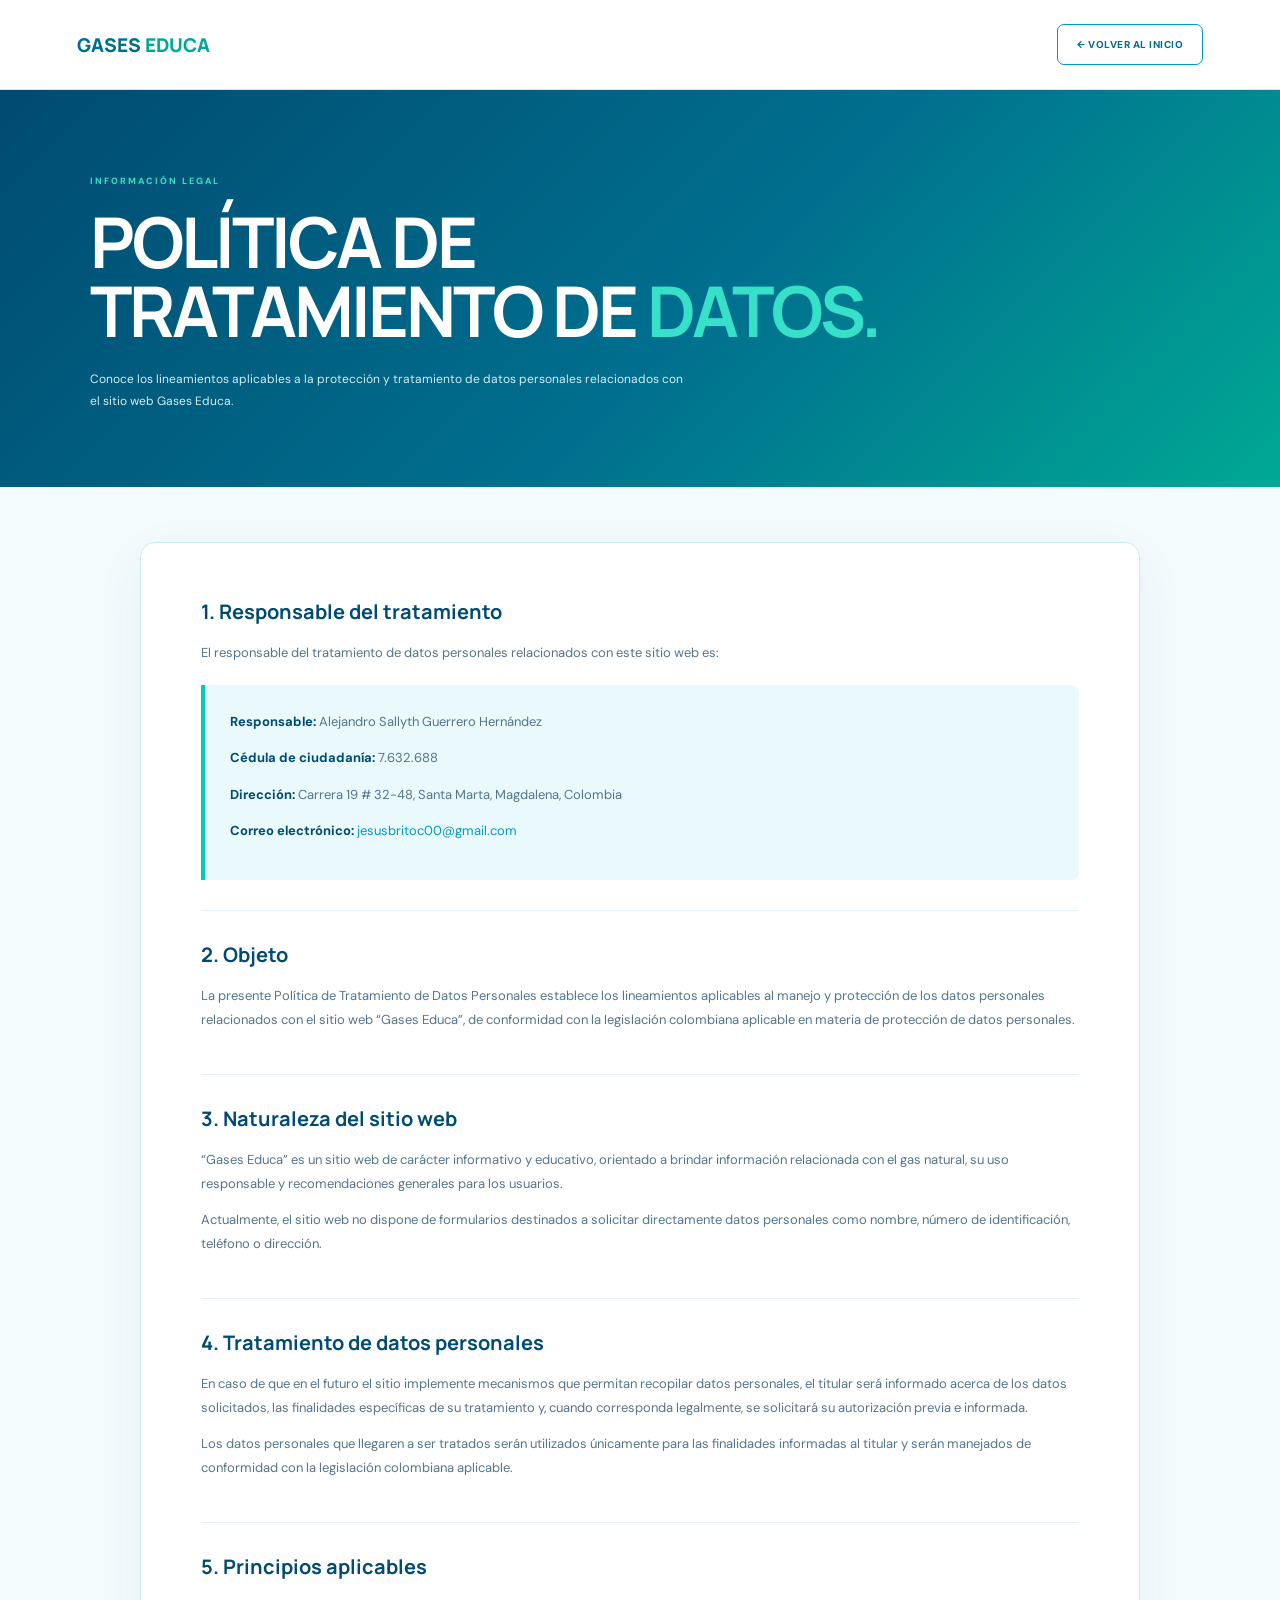
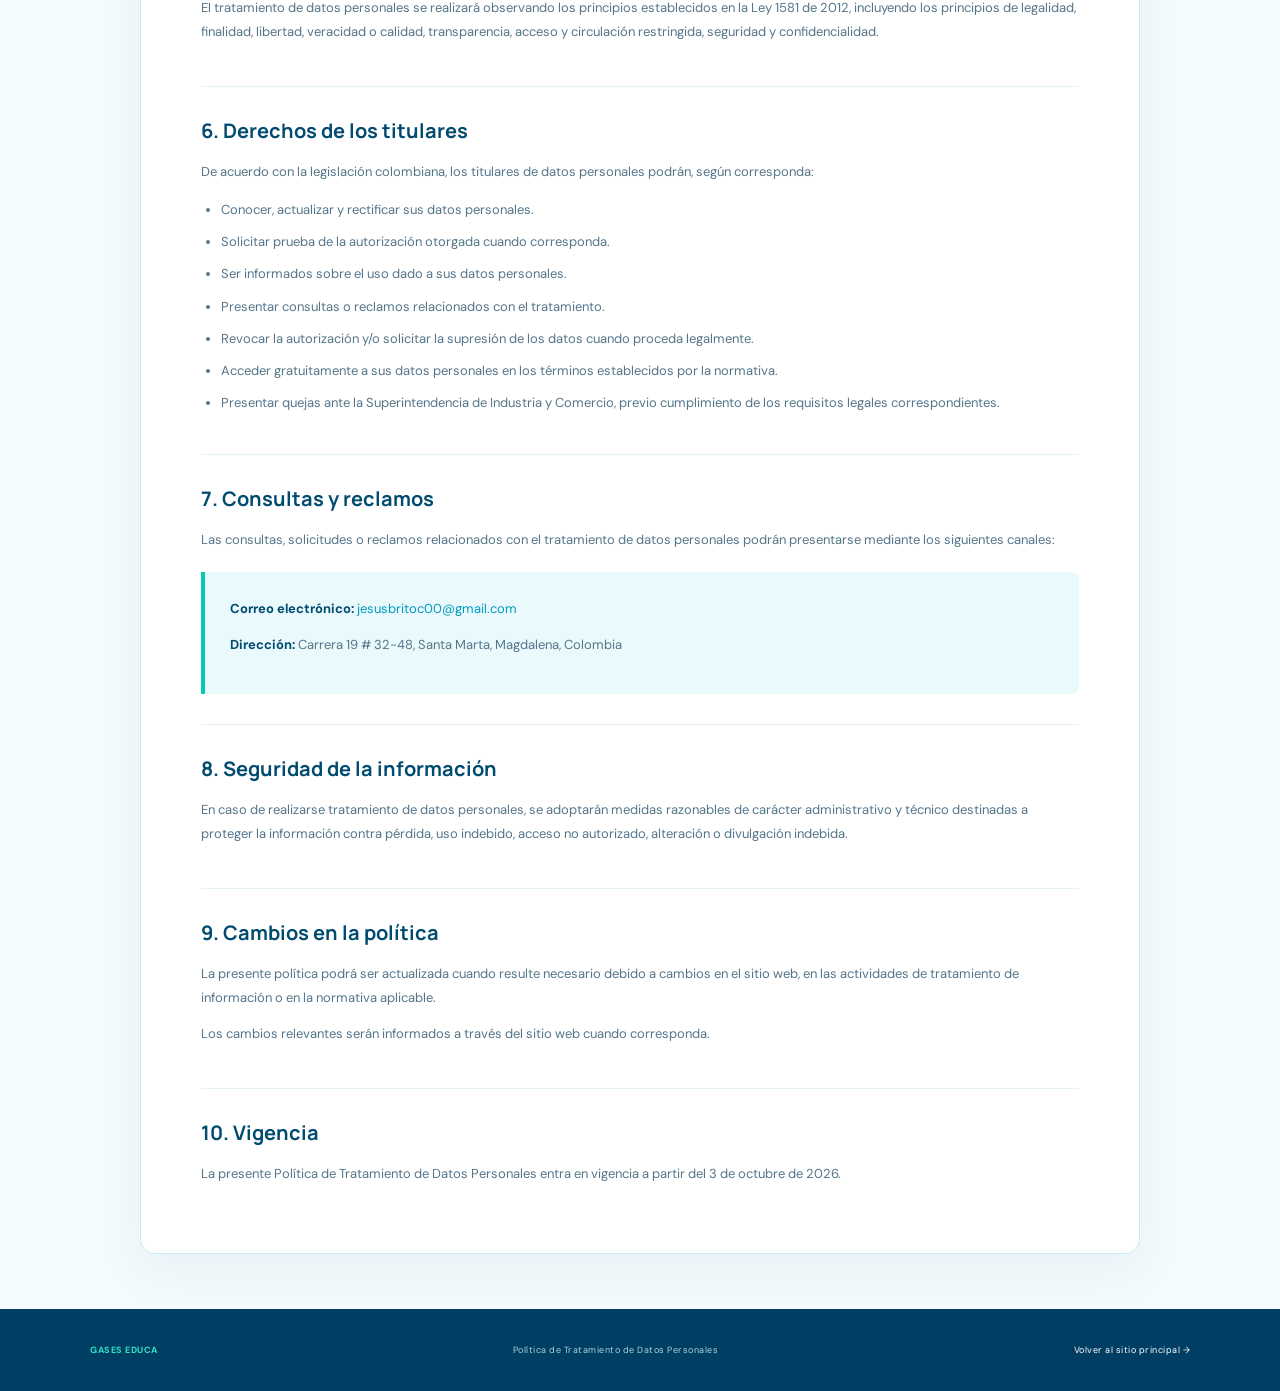
==== politica-datos.html @ 2ae807af "Add files via upload" ====
<!DOCTYPE html>
<html lang="es">

<head>
    <meta charset="UTF-8">
    <meta name="viewport" content="width=device-width, initial-scale=1.0">

    <title>Política de Tratamiento de Datos | Gases Educa</title>

    <link rel="preconnect" href="https://fonts.googleapis.com">
    <link rel="preconnect" href="https://fonts.gstatic.com" crossorigin>

    <link href="https://fonts.googleapis.com/css2?family=DM+Sans:wght@400;500;600;700&family=Manrope:wght@600;700;800&display=swap"
          rel="stylesheet">

    <style>

        * {
            margin: 0;
            padding: 0;
            box-sizing: border-box;
        }

        html {
            scroll-behavior: smooth;
        }

        body {
            font-family: "DM Sans", sans-serif;
            background: #f4fbfd;
            color: #55758a;
        }

        /* HEADER */

        .header {
            min-height: 90px;
            padding: 15px 6%;
            display: flex;
            align-items: center;
            justify-content: space-between;
            background: #ffffff;
            border-bottom: 1px solid #ccebf1;
        }

        .logo {
            color: #006f8f;
            text-decoration: none;
            font-family: "Manrope", sans-serif;
            font-size: 19px;
            font-weight: 800;
        }

        .logo span {
            color: #00a994;
        }

        .volver {
            padding: 13px 19px;
            border: 1px solid #009ac2;
            border-radius: 7px;
            color: #006f8f;
            text-decoration: none;
            font-size: 10px;
            font-weight: 800;
            letter-spacing: .5px;
            transition: .25s ease;
        }

        .volver:hover {
            background: #009ac2;
            color: white;
        }

        /* PORTADA */

        .legal-hero {
            padding: 85px 6% 75px;
            background: linear-gradient(
                135deg,
                #004b70 0%,
                #006f8f 55%,
                #00a994 100%
            );
            color: white;
        }

        .legal-hero-inner {
            width: 100%;
            max-width: 1100px;
            margin: 0 auto;
        }

        .legal-label {
            display: block;
            margin-bottom: 20px;
            color: #36e0c9;
            font-size: 9px;
            font-weight: 800;
            letter-spacing: 2px;
        }

        .legal-hero h1 {
            max-width: 850px;
            font-family: "Manrope", sans-serif;
            font-size: clamp(42px, 6vw, 70px);
            line-height: .98;
            letter-spacing: -3px;
        }

        .legal-hero h1 strong {
            color: #36e0c9;
        }

        .legal-hero p {
            max-width: 600px;
            margin-top: 25px;
            color: #d2edf1;
            font-size: 12px;
            line-height: 1.8;
        }

        /* CONTENIDO */

        .legal-content {
            width: calc(100% - 50px);
            max-width: 1000px;
            margin: 55px auto;
            padding: 55px 60px;
            background: #ffffff;
            border: 1px solid #ccebf1;
            border-radius: 15px;
            box-shadow: 0 15px 50px rgba(0, 75, 112, .06);
        }

        .legal-section {
            padding: 30px 0;
            border-bottom: 1px solid #e2f2f5;
        }

        .legal-section:first-child {
            padding-top: 0;
        }

        .legal-section:last-child {
            padding-bottom: 0;
            border-bottom: 0;
        }

        .legal-section h2 {
            margin-bottom: 16px;
            color: #004b70;
            font-family: "Manrope", sans-serif;
            font-size: 20px;
        }

        .legal-section p {
            margin-bottom: 12px;
            font-size: 13px;
            line-height: 1.85;
        }

        .legal-section ul {
            padding-left: 20px;
            margin-top: 15px;
        }

        .legal-section li {
            margin-bottom: 10px;
            font-size: 13px;
            line-height: 1.7;
        }

        .responsable {
            margin-top: 20px;
            padding: 25px;
            background: #e9f9fc;
            border-left: 4px solid #00cbb3;
            border-radius: 0 8px 8px 0;
        }

        .responsable strong {
            color: #004b70;
        }

        .responsable a {
            color: #009ac2;
            text-decoration: none;
            word-break: break-word;
        }

        /* FOOTER */

        .footer {
            padding: 35px 6%;
            background: #003f63;
            color: #a9d3dc;
        }

        .footer-inner {
            width: 100%;
            max-width: 1100px;
            margin: 0 auto;
            display: flex;
            align-items: center;
            justify-content: space-between;
            gap: 30px;
            font-size: 9px;
            letter-spacing: .5px;
        }

        .footer strong {
            color: #36e0c9;
        }

        .footer a {
            color: white;
            text-decoration: none;
        }

        /* CELULAR */

        @media screen and (max-width: 720px) {

            .header {
                min-height: 75px;
                padding: 12px 25px;
            }

            .logo {
                font-size: 16px;
            }

            .volver {
                padding: 10px 12px;
                font-size: 8px;
            }

            .legal-hero {
                padding: 65px 28px;
            }

            .legal-hero h1 {
                font-size: 39px;
                line-height: 1;
                letter-spacing: -2px;
            }

            .legal-content {
                width: calc(100% - 40px);
                margin: 30px auto;
                padding: 35px 25px;
            }

            .legal-section h2 {
                font-size: 18px;
            }

            .legal-section p,
            .legal-section li {
                font-size: 12px;
            }

            .responsable {
                padding: 20px;
            }

            .footer-inner {
                display: block;
                line-height: 1.8;
            }

            .footer-inner a {
                display: block;
                margin-top: 8px;
            }
        }

    </style>
</head>

<body>

    <header class="header">

        <a href="index.html" class="logo">
            GASES <span>EDUCA</span>
        </a>

        <a href="index.html" class="volver">
            ← VOLVER AL INICIO
        </a>

    </header>


    <section class="legal-hero">

        <div class="legal-hero-inner">

            <span class="legal-label">INFORMACIÓN LEGAL</span>

            <h1>
                POLÍTICA DE<br>
                TRATAMIENTO DE <strong>DATOS.</strong>
            </h1>

            <p>
                Conoce los lineamientos aplicables a la protección
                y tratamiento de datos personales relacionados con
                el sitio web Gases Educa.
            </p>

        </div>

    </section>


    <main class="legal-content">

        <section class="legal-section">

            <h2>1. Responsable del tratamiento</h2>

            <p>
                El responsable del tratamiento de datos personales
                relacionados con este sitio web es:
            </p>

            <div class="responsable">

                <p>
                    <strong>Responsable:</strong>
                    Alejandro Sallyth Guerrero Hernández
                </p>

                <p>
                    <strong>Cédula de ciudadanía:</strong>
                    7.632.688
                </p>

                <p>
                    <strong>Dirección:</strong>
                    Carrera 19 # 32-48, Santa Marta, Magdalena, Colombia
                </p>

                <p>
                    <strong>Correo electrónico:</strong>
                    <a href="mailto:jesusbritoc00@gmail.com">
                        jesusbritoc00@gmail.com
                    </a>
                </p>

            </div>

        </section>


        <section class="legal-section">
            <h2>2. Objeto</h2>

            <p>
                La presente Política de Tratamiento de Datos Personales
                establece los lineamientos aplicables al manejo y
                protección de los datos personales relacionados con
                el sitio web “Gases Educa”, de conformidad con la
                legislación colombiana aplicable en materia de
                protección de datos personales.
            </p>
        </section>


        <section class="legal-section">
            <h2>3. Naturaleza del sitio web</h2>

            <p>
                “Gases Educa” es un sitio web de carácter informativo
                y educativo, orientado a brindar información relacionada
                con el gas natural, su uso responsable y recomendaciones
                generales para los usuarios.
            </p>

            <p>
                Actualmente, el sitio web no dispone de formularios
                destinados a solicitar directamente datos personales
                como nombre, número de identificación, teléfono o
                dirección.
            </p>
        </section>


        <section class="legal-section">
            <h2>4. Tratamiento de datos personales</h2>

            <p>
                En caso de que en el futuro el sitio implemente mecanismos
                que permitan recopilar datos personales, el titular será
                informado acerca de los datos solicitados, las finalidades
                específicas de su tratamiento y, cuando corresponda
                legalmente, se solicitará su autorización previa e informada.
            </p>

            <p>
                Los datos personales que llegaren a ser tratados serán
                utilizados únicamente para las finalidades informadas al
                titular y serán manejados de conformidad con la legislación
                colombiana aplicable.
            </p>
        </section>


        <section class="legal-section">
            <h2>5. Principios aplicables</h2>

            <p>
                El tratamiento de datos personales se realizará observando
                los principios establecidos en la Ley 1581 de 2012,
                incluyendo los principios de legalidad, finalidad, libertad,
                veracidad o calidad, transparencia, acceso y circulación
                restringida, seguridad y confidencialidad.
            </p>
        </section>


        <section class="legal-section">
            <h2>6. Derechos de los titulares</h2>

            <p>
                De acuerdo con la legislación colombiana, los titulares
                de datos personales podrán, según corresponda:
            </p>

            <ul>
                <li>Conocer, actualizar y rectificar sus datos personales.</li>
                <li>Solicitar prueba de la autorización otorgada cuando corresponda.</li>
                <li>Ser informados sobre el uso dado a sus datos personales.</li>
                <li>Presentar consultas o reclamos relacionados con el tratamiento.</li>
                <li>Revocar la autorización y/o solicitar la supresión de los datos cuando proceda legalmente.</li>
                <li>Acceder gratuitamente a sus datos personales en los términos establecidos por la normativa.</li>
                <li>Presentar quejas ante la Superintendencia de Industria y Comercio, previo cumplimiento de los requisitos legales correspondientes.</li>
            </ul>
        </section>


        <section class="legal-section">
            <h2>7. Consultas y reclamos</h2>

            <p>
                Las consultas, solicitudes o reclamos relacionados con
                el tratamiento de datos personales podrán presentarse
                mediante los siguientes canales:
            </p>

            <div class="responsable">

                <p>
                    <strong>Correo electrónico:</strong>
                    <a href="mailto:jesusbritoc00@gmail.com">
                        jesusbritoc00@gmail.com
                    </a>
                </p>

                <p>
                    <strong>Dirección:</strong>
                    Carrera 19 # 32-48, Santa Marta, Magdalena, Colombia
                </p>

            </div>
        </section>


        <section class="legal-section">
            <h2>8. Seguridad de la información</h2>

            <p>
                En caso de realizarse tratamiento de datos personales,
                se adoptarán medidas razonables de carácter administrativo
                y técnico destinadas a proteger la información contra
                pérdida, uso indebido, acceso no autorizado, alteración
                o divulgación indebida.
            </p>
        </section>


        <section class="legal-section">
            <h2>9. Cambios en la política</h2>

            <p>
                La presente política podrá ser actualizada cuando resulte
                necesario debido a cambios en el sitio web, en las
                actividades de tratamiento de información o en la
                normativa aplicable.
            </p>

            <p>
                Los cambios relevantes serán informados a través del
                sitio web cuando corresponda.
            </p>
        </section>


        <section class="legal-section">
            <h2>10. Vigencia</h2>

            <p>
                La presente Política de Tratamiento de Datos Personales
                entra en vigencia a partir del 3 de octubre de 2026.
            </p>
        </section>

    </main>


    <footer class="footer">

        <div class="footer-inner">

            <strong>GASES EDUCA</strong>

            <span>Política de Tratamiento de Datos Personales</span>

            <a href="index.html">
                Volver al sitio principal →
            </a>

        </div>

    </footer>

</body>
</html>
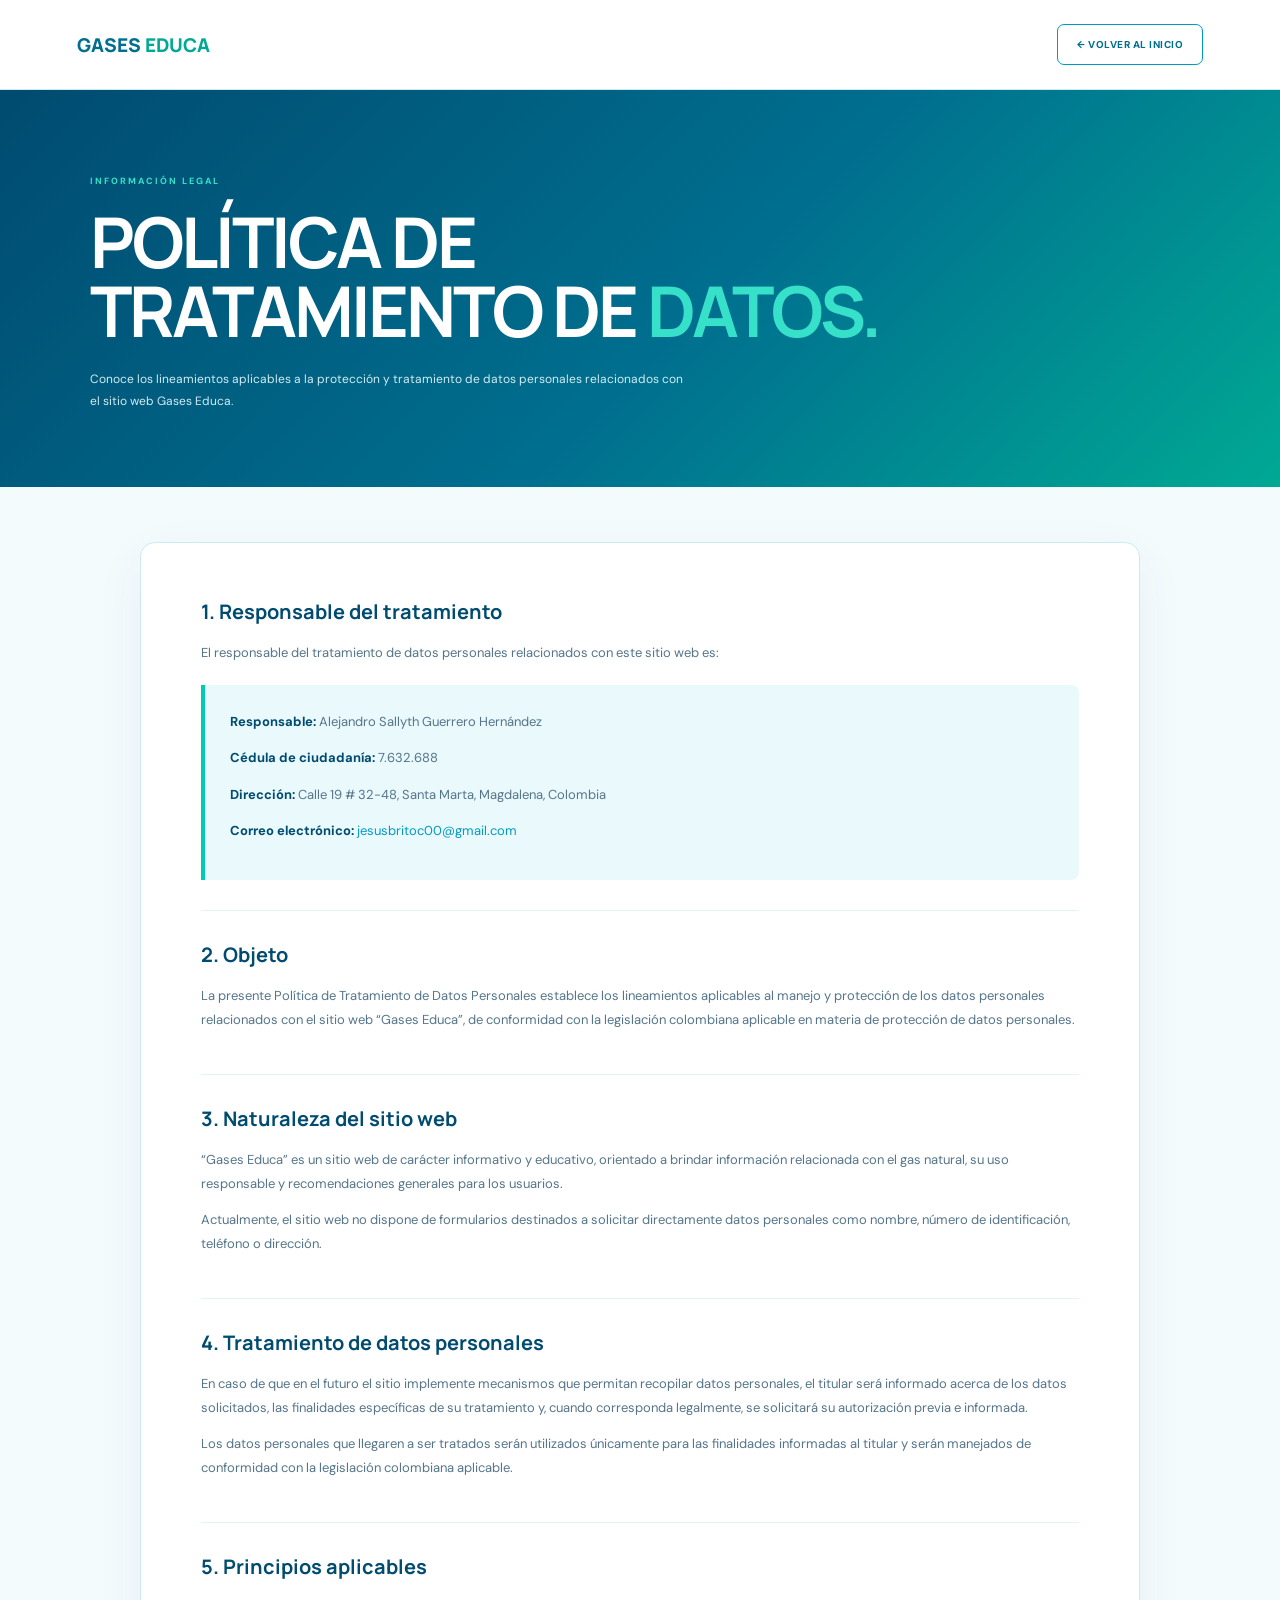
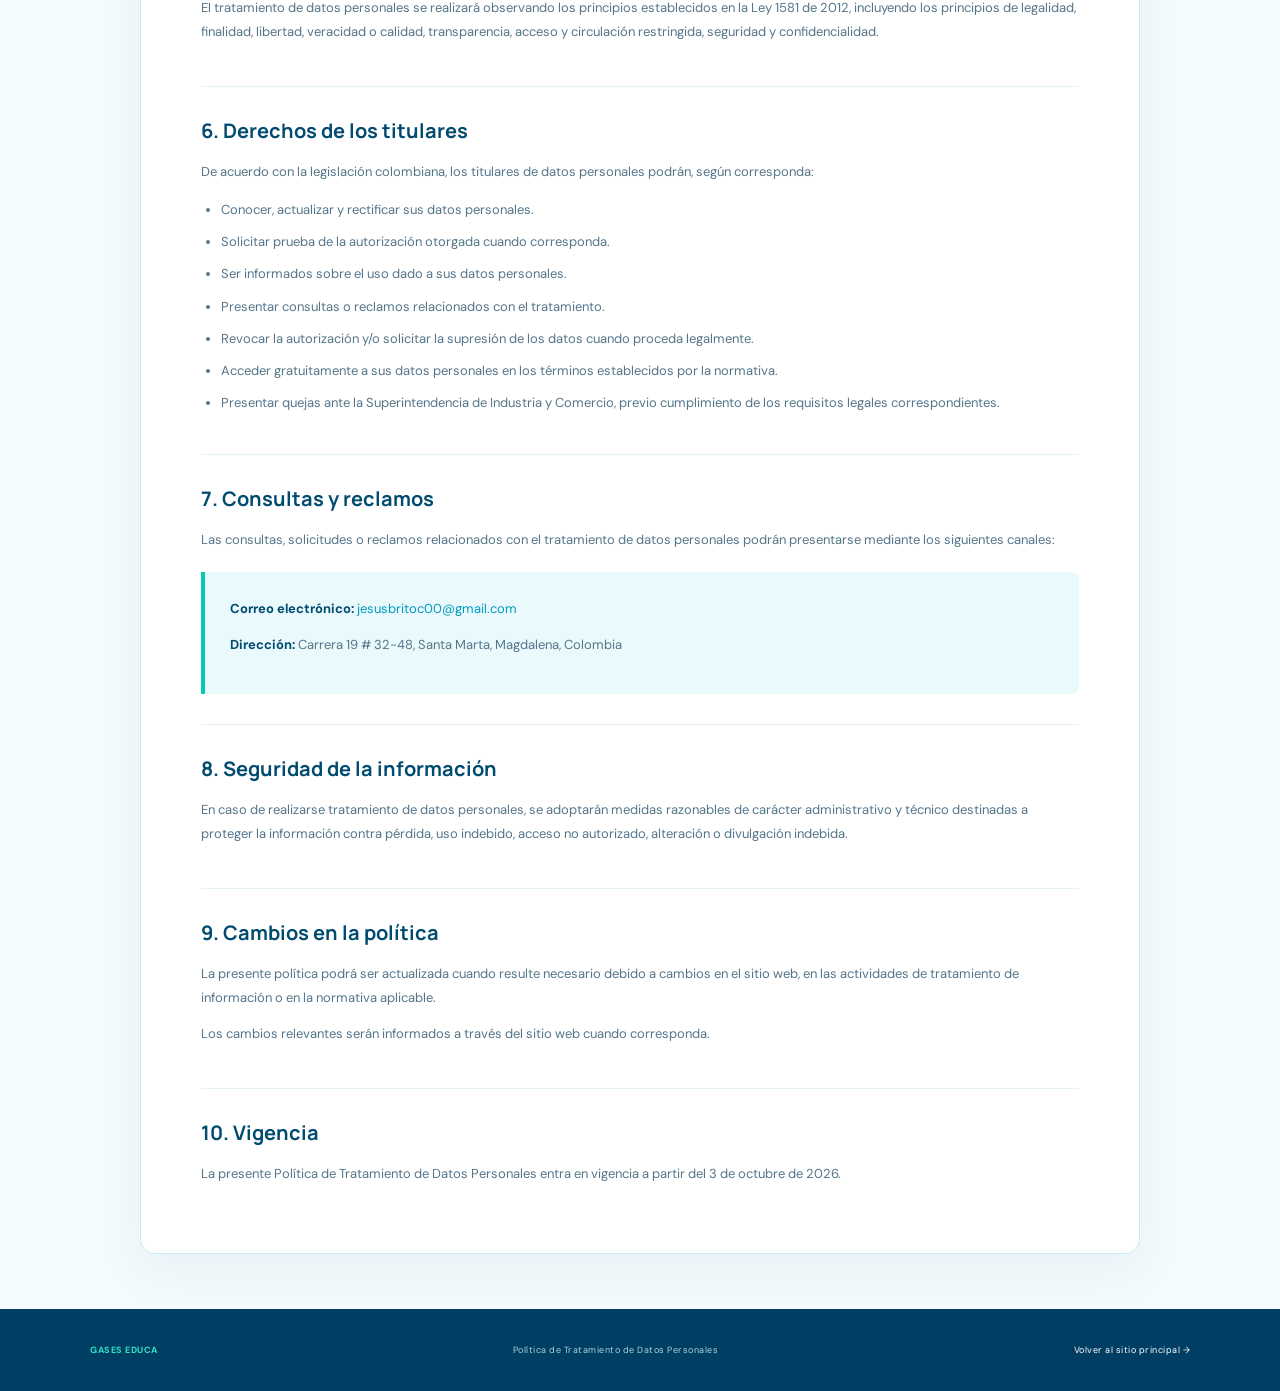
==== commit 799dcc66: "Update politica-datos.html" ====
--- a/politica-datos.html
+++ b/politica-datos.html
@@ -341,7 +341,7 @@
 
                 <p>
                     <strong>Dirección:</strong>
-                    Carrera 19 # 32-48, Santa Marta, Magdalena, Colombia
+                    Calle 19 # 32-48, Santa Marta, Magdalena, Colombia
                 </p>
 
                 <p>
@@ -528,4 +528,4 @@
     </footer>
 
 </body>
-</html>+</html>
